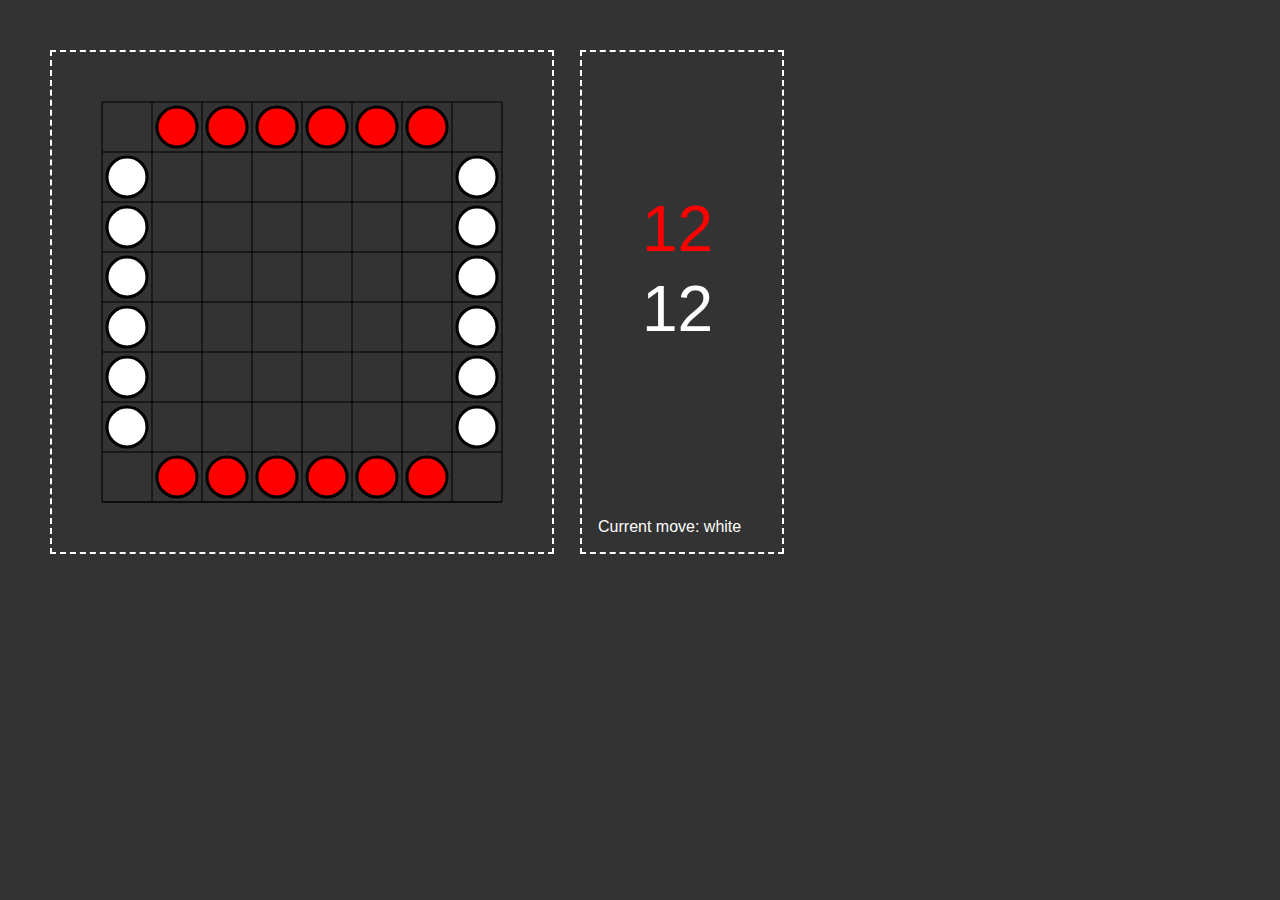
==== index.html @ f33fed9b "Initial commit" ====
<!doctype html>
<html>
  <head>
    <meta charset="utf-8">

    <title>LOA</title>

    <link rel="stylesheet" href="css/main.css"/>

    <script src="lib/jquery-1.10.2.js"></script>
    <script src="lib/knockout-3.0.0.js"></script>
    <script src="lib/raphael-2.1.2.js"></script>

    <script src="js/utils.js"></script>
    <script src="js/main.js"></script>

  </head>
  <body>
    <div id="holder">
    </div>

    <div id="info">

      <span id="redScore" class="score" data-bind="text: red().length"></span>
      <span id="whiteScore" class="score" data-bind="text: white().length"></span>

      <div id="current-block">
        Current move:
        <span id="currentMove" data-bind="text: currentMove, style: {color: currentMove()}"></span>
      </div>

    </div>
  </body>
</html>
---- css/main.css ----
body {
    background: #333;
    color: #fff;
    font: 300 100.1% "Helvetica Neue", Helvetica, "Arial Unicode MS", Arial, sans-serif;
}

#holder {
    width: 500px;
    height: 500px;
    position: absolute;
    left: 50px;
    top: 50px;
    border: 2px dashed #fff;
}

#info {
    width: 200px;
    height: 500px;
    position: absolute;
    left: 580px;
    top: 50px;
    border: 2px dashed #fff;
    text-align: center;
}

.score {
    font-size: 4em;
    display: block;
}

#redScore {
    position: absolute;
    top: 140px;
    left: 60px;
    color: red;
}

#whiteScore {
    position: absolute;
    top: 220px;
    left: 60px;
    color: white;
}

#current-block {
    position: absolute;
    bottom: 1em;
    left: 1em;
}
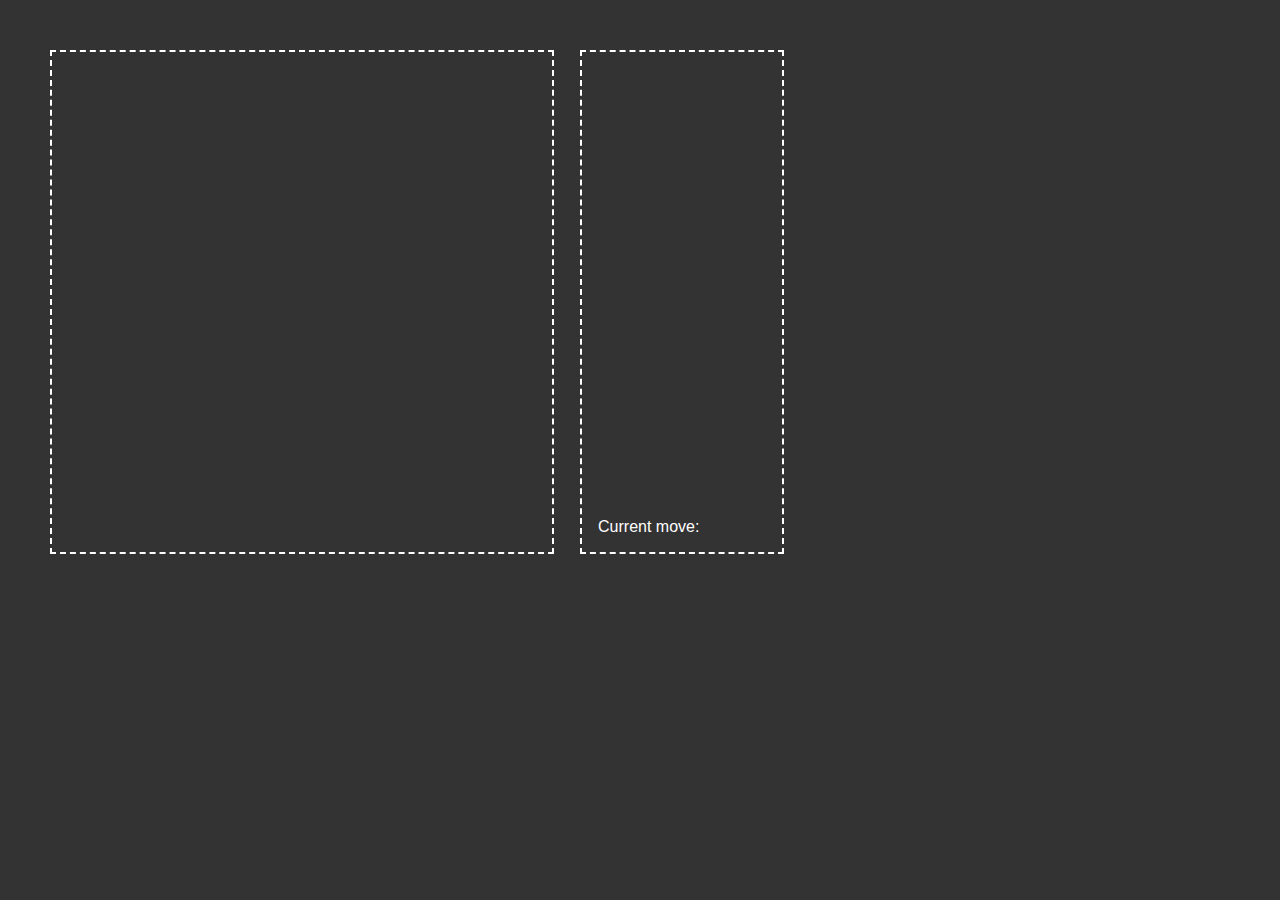
==== commit 712a1b4f: "Rewritten main JS module in CoffeeScript" ====
--- a/index.html
+++ b/index.html
@@ -10,9 +10,11 @@
     <script src="lib/jquery-1.10.2.js"></script>
     <script src="lib/knockout-3.0.0.js"></script>
     <script src="lib/raphael-2.1.2.js"></script>
+    <script src="lib/underscore-1.5.2.js"></script>
 
     <script src="js/utils.js"></script>
-    <script src="js/main.js"></script>
+    <script src="gen/loa.js"></script>
+    <script src="gen/board.js"></script>
 
   </head>
   <body>
@@ -21,7 +23,7 @@
 
     <div id="info">
 
-      <span id="redScore" class="score" data-bind="text: red().length"></span>
+      <span id="redScore" class="score" data-bind="text: black().length"></span>
       <span id="whiteScore" class="score" data-bind="text: white().length"></span>
 
       <div id="current-block">
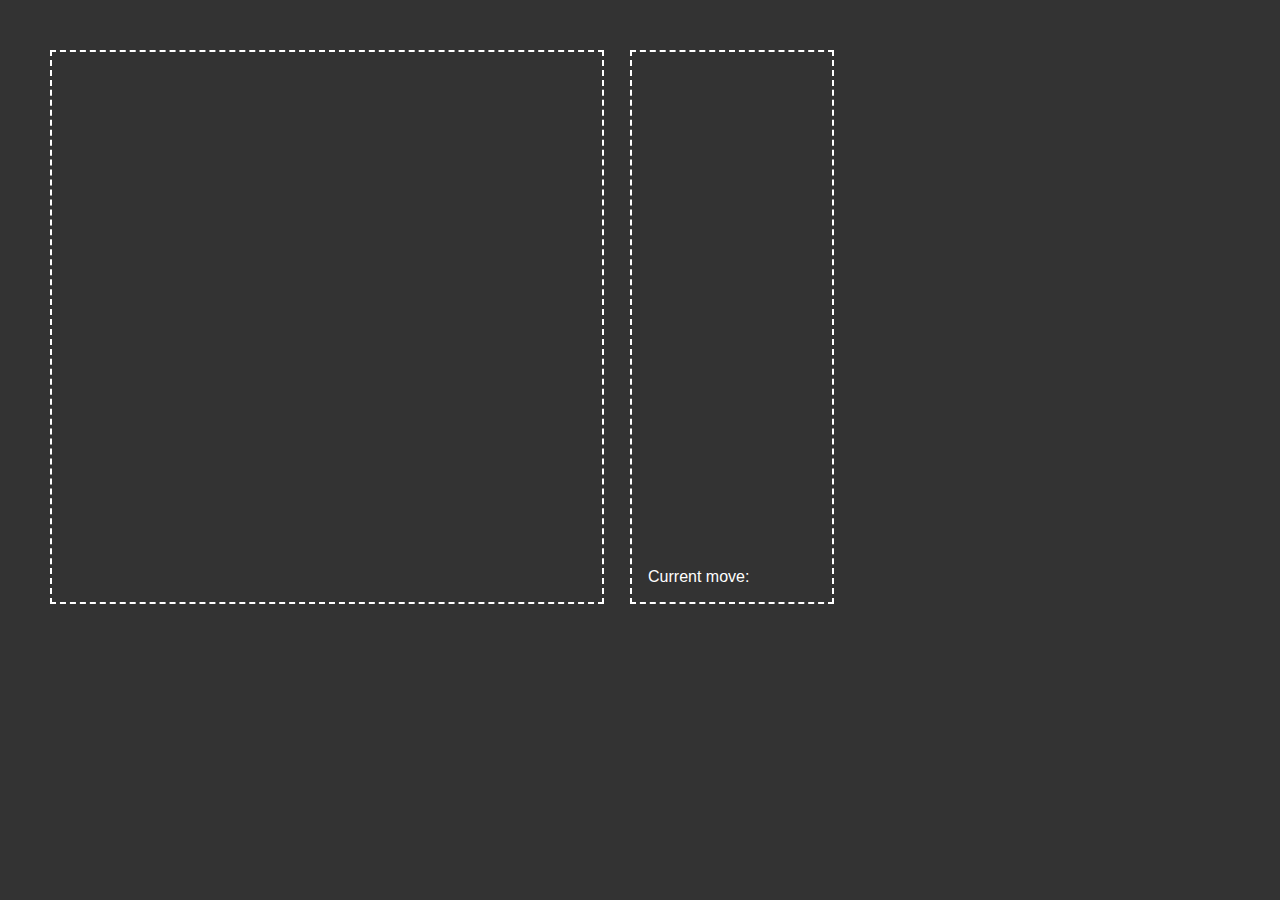
==== commit c862d15f: "Move order is now forced and only current side is allowed to move." ====
--- a/index.html
+++ b/index.html
@@ -23,8 +23,8 @@
 
     <div id="info">
 
-      <span id="redScore" class="score" data-bind="text: black().length"></span>
-      <span id="whiteScore" class="score" data-bind="text: white().length"></span>
+      <span id="redScore" class="score" data-bind="text: black()"></span>
+      <span id="whiteScore" class="score" data-bind="text: white()"></span>
 
       <div id="current-block">
         Current move:
--- a/css/main.css
+++ b/css/main.css
@@ -5,8 +5,8 @@
 }
 
 #holder {
-    width: 500px;
-    height: 500px;
+    width: 550px;
+    height: 550px;
     position: absolute;
     left: 50px;
     top: 50px;
@@ -15,9 +15,9 @@
 
 #info {
     width: 200px;
-    height: 500px;
+    height: 550px;
     position: absolute;
-    left: 580px;
+    left: 630px;
     top: 50px;
     border: 2px dashed #fff;
     text-align: center;
